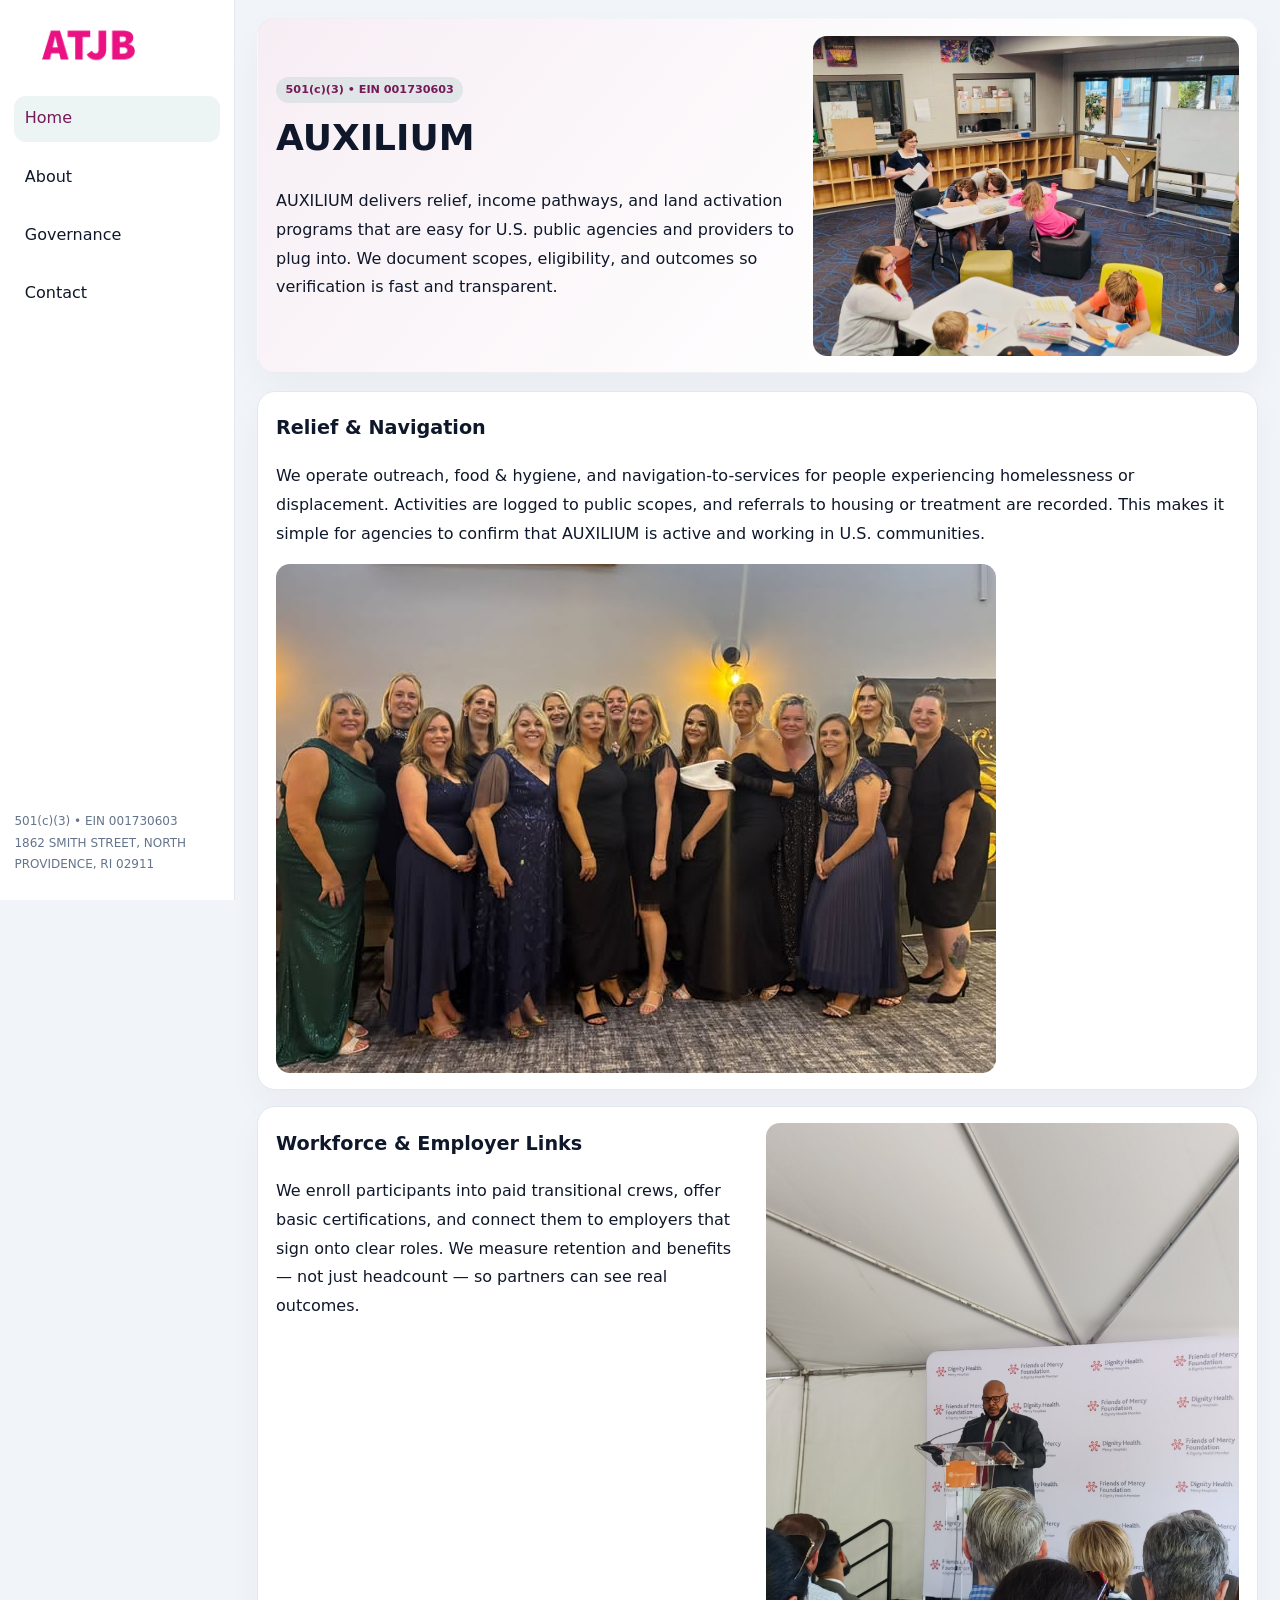
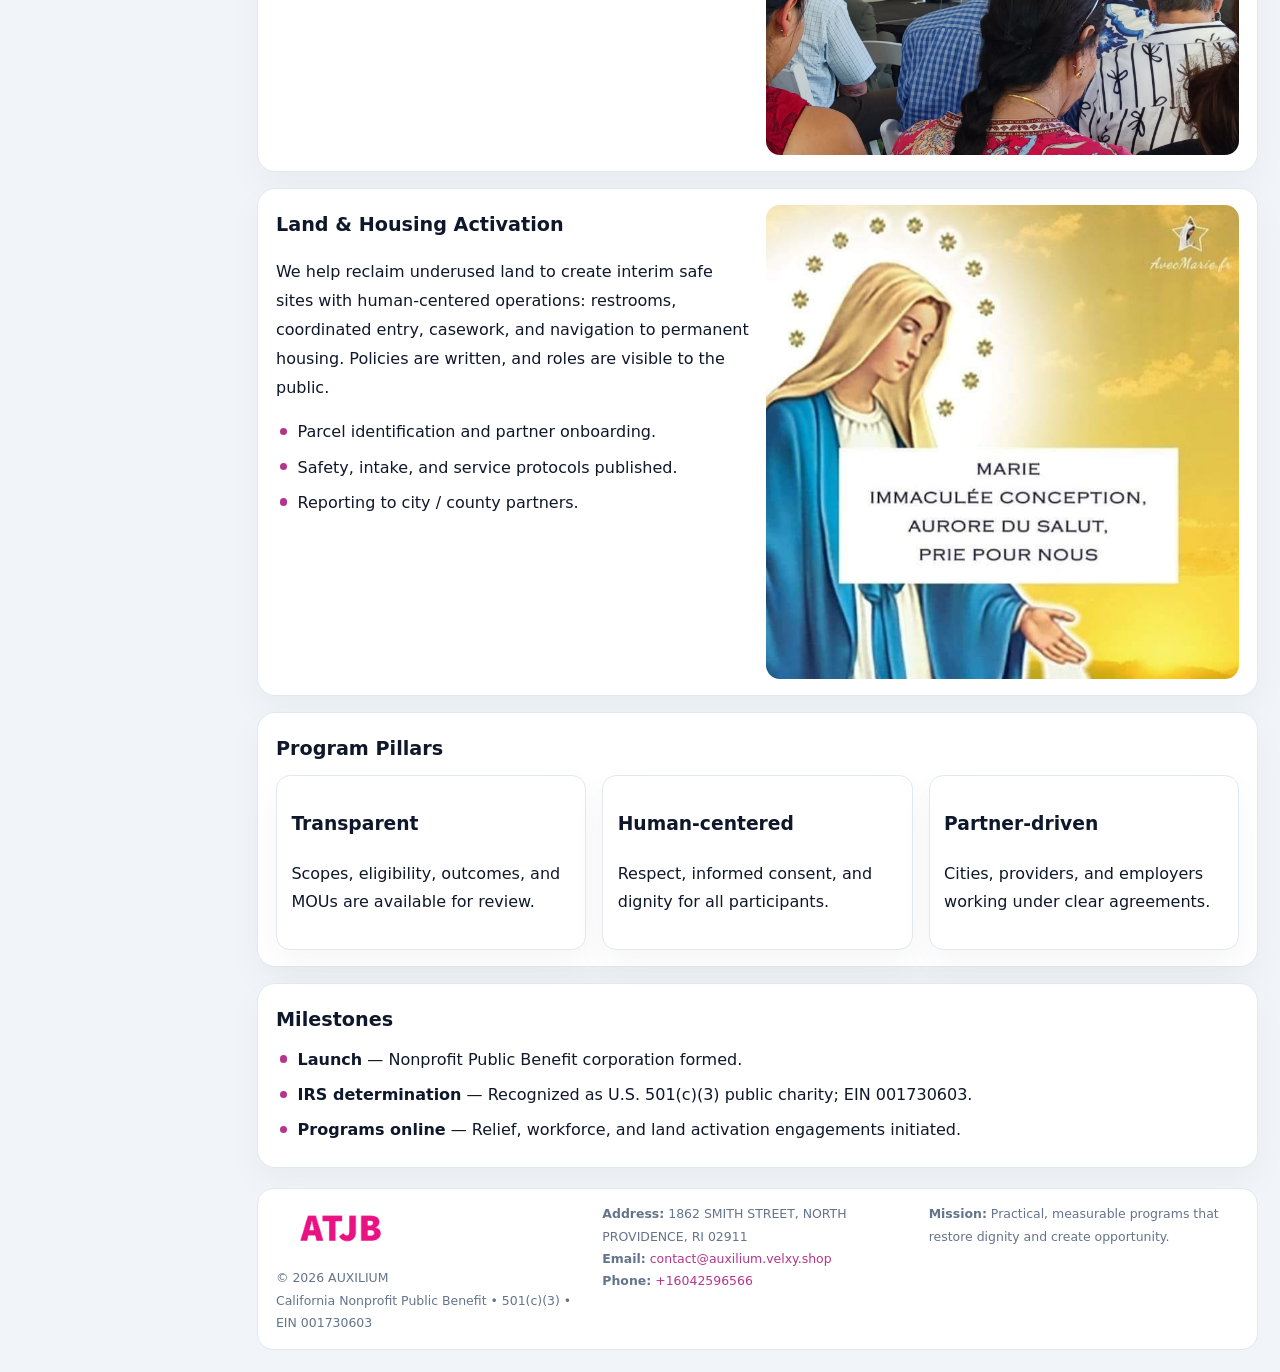
==== index.html @ 9db3a987 "Initial commit" ====
<!doctype html><html lang="en"><head>
<meta charset="utf-8">
<meta name="viewport" content="width=device-width,initial-scale=1">
<title>AUXILIUM – Nonprofit • 2025</title>
<link rel="stylesheet" href="assets/styles.css">
<link rel="icon" href="images/logo.png">
<meta name="data-ein" content="001730603">
<meta name="data-name" content="AUXILIUM">
<meta name="data-email" content="contact@auxilium.velxy.shop">
<meta name="data-phone" content="+16042596566">
<meta name="data-address" content="1862 SMITH STREET,
NORTH PROVIDENCE, RI 02911">
<meta name="data-map" content="1862+SMITH+STREET,+NORTH+PROVIDENCE,+RI+02911">
  <meta name="description" content="Our nonprofit strengthens the community with programs focused on community services, education, and direct relief.">
</head><body>
<div style="position:absolute;left:-9999px;top:-9999px;opacity:0" data-uniq="{{UNIQUE_BLOB}}">
  <span>Our nonprofit strengthens the community with programs focused on community services, education, and direct relief.</span><svg width="12" height="12" viewBox="0 0 12 12" xmlns="http://www.w3.org/2000/svg"><circle cx="6" cy="6" r="5" fill="#2b6cb0"/></svg><img src="images/hero.jpg" width="1" height="1" alt="" loading="lazy"/>
</div>

<div class="layout">
  <aside>
    <div class="cdedb739ca0"><a href="index.html"><img src="images/logo.png" alt="AUXILIUM"></a></div>
    <a class="navlink active" href="index.html">Home</a>
    <a class="navlink" href="about.html">About</a>
    <a class="navlink" href="governance.html">Governance</a>
    <a class="navlink" href="contact.html">Contact</a>
    <div class="info">
      501(c)(3) • EIN 001730603<br>
      1862 SMITH STREET,
NORTH PROVIDENCE, RI 02911
    </div>
  </aside>

  <main>
    <section class="c85162354a4">
      <div>
        <span class="c8c8a466138">501(c)(3) • EIN 001730603</span>
        <h1>AUXILIUM</h1>
        <p class="cd0c29a6609">AUXILIUM delivers relief, income pathways, and land activation programs that are easy for U.S. public agencies and providers to plug into. We document scopes, eligibility, and outcomes so verification is fast and transparent.</p>
      </div>
      <img src="images/hero.jpg" alt="Community program">
    </section>

    <section class="section">
      <div class="block">
        <h2>Relief & Navigation</h2>
        <p>We operate outreach, food & hygiene, and navigation-to-services for people experiencing homelessness or displacement. Activities are logged to public scopes, and referrals to housing or treatment are recorded. This makes it simple for agencies to confirm that AUXILIUM is active and working in U.S. communities.</p>
        <img src="images/relief.jpg" alt="Relief" style="margin-top:.8rem">
      </div>

      <div class="block two-col">
        <div>
          <h2>Workforce & Employer Links</h2>
          <p>We enroll participants into paid transitional crews, offer basic certifications, and connect them to employers that sign onto clear roles. We measure retention and benefits — not just headcount — so partners can see real outcomes.</p>
        </div>
        <div>
          <img src="images/jobs.jpg" alt="Jobs">
        </div>
      </div>

      <div class="block two-col">
        <div>
          <h2>Land & Housing Activation</h2>
          <p>We help reclaim underused land to create interim safe sites with human-centered operations: restrooms, coordinated entry, casework, and navigation to permanent housing. Policies are written, and roles are visible to the public.</p>
          <ul class="timeline">
            <li>Parcel identification and partner onboarding.</li>
            <li>Safety, intake, and service protocols published.</li>
            <li>Reporting to city / county partners.</li>
          </ul>
        </div>
        <div>
          <img src="images/land.jpg" alt="Land activation">
        </div>
      </div>

      <div class="block">
        <h2>Program Pillars</h2>
        <div class="cards">
          <article class="ca51da439b3">
            <h3>Transparent</h3>
            <p>Scopes, eligibility, outcomes, and MOUs are available for review.</p>
          </article>
          <article class="ca51da439b3">
            <h3>Human-centered</h3>
            <p>Respect, informed consent, and dignity for all participants.</p>
          </article>
          <article class="ca51da439b3">
            <h3>Partner-driven</h3>
            <p>Cities, providers, and employers working under clear agreements.</p>
          </article>
        </div>
      </div>

      <div class="block">
        <h2>Milestones</h2>
        <ul class="timeline">
          <li><strong>Launch</strong> — Nonprofit Public Benefit corporation formed.</li>
          <li><strong>IRS determination</strong> — Recognized as U.S. 501(c)(3) public charity; EIN 001730603.</li>
          <li><strong>Programs online</strong> — Relief, workforce, and land activation engagements initiated.</li>
        </ul>
      </div>
    </section>

    <footer>
      <div class="footer-grid">
        <div>
          <img src="images/logo.png" alt="" style="width:130px;margin-bottom:.35rem">
          <div class="small">© <span id="year"></span> AUXILIUM</div>
          <div class="small">California Nonprofit Public Benefit • 501(c)(3) • EIN 001730603</div>
        </div>
        <div>
          <div class="small"><strong>Address:</strong> 1862 SMITH STREET,
NORTH PROVIDENCE, RI 02911</div>
          <div class="small"><strong>Email:</strong> <a href="mailto:contact@auxilium.velxy.shop">contact@auxilium.velxy.shop</a></div>
          <div class="small"><strong>Phone:</strong> <a href="tel:+16042596566">+16042596566</a></div>
        </div>
        <div>
          <div class="small"><strong>Mission:</strong> Practical, measurable programs that restore dignity and create opportunity.</div>
        </div>
      </div>
    </footer>
  </main>
</div>

<script>
(function(){
  function m(n){const e=document.querySelector('meta[name="'+n+'"]');return e?e.content:'';}
  function h(s){let x=2166136261>>>0;for(let i=0;i<s.length;i++){x^=s.charCodeAt(i);x=(x*16777619)>>>0;}return x>>>0;}
  const key = h((m('data-ein')||m('data-name')||'0').replace(/\s+/g,''));
  const H = key % 360, S = 55 + (key % 20), L = 46;
  const r = document.documentElement;
  r.style.setProperty('--brand',`hsl(${H} ${S}% ${L}%)`);
  r.style.setProperty('--brand-ink',`hsl(${H} ${Math.min(95,S+10)}% ${Math.max(20,L-18)}%)`);
  r.style.setProperty('--soft',`hsl(${H} ${Math.max(35,S-25)}% 95%)`);
  const y=document.getElementById('year');if(y)y.textContent=new Date().getFullYear();
})();
</script>
</body></html>
---- assets/styles.css ----
:root{
  --ink:#0f172a;
  --muted:#64748b;
  --paper:#ffffff;
  --line:#e2e8f0;
  --brand:#0f766e;
  --brand-ink:#115e59;
  --soft:#ecfdf3;
  --r:16px;
  --sh:0 14px 35px rgba(15,23,42,.04);
}
*{box-sizing:border-box}
html,body{height:100%}
body{
  margin:0;
  background:#f1f5f9;
  color:var(--ink);
  font-family:Inter,system-ui,-apple-system,BlinkMacSystemFont,Arial,sans-serif;
  line-height:1.8;
  -webkit-text-size-adjust:100%;
}
img{max-width:100%;height:auto;display:block;border-radius:14px}
a{color:var(--brand);text-decoration:none}
a:hover{text-decoration:underline}

/* LAYOUT WITH SIDEBAR */
.layout{
  display:flex;
  min-height:100vh;
}
aside{
  width:235px;
  background:#fff;
  border-right:1px solid var(--line);
  padding:1rem .9rem 1.5rem;
  position:sticky;
  top:0;
  height:100vh;
  display:flex;
  flex-direction:column;
  gap:.75rem;
}
.cdedb739ca0 img{width:150px}
.navlink{
  display:block;
  padding:.55rem .65rem;
  border-radius:12px;
  color:var(--ink);
  font-weight:500;
}
.navlink.active,
.navlink:hover{
  background:rgba(15,118,110,.08);
  color:var(--brand-ink);
  text-decoration:none;
}
aside .info{
  margin-top:auto;
  font-size:.75rem;
  color:var(--muted);
}

/* MAIN CONTENT */
main{
  flex:1;
  padding:1.1rem 1.4rem 1.4rem;
  width:100%;
}
.c85162354a4{
  background:linear-gradient(130deg,var(--soft),#fff 70%);
  border:1px solid rgba(15,118,110,.04);
  border-radius:18px;
  padding:1.1rem 1.1rem 1rem;
  display:grid;
  grid-template-columns:1.1fr .9fr;
  gap:1rem;
  align-items:center;
  box-shadow:var(--sh);
}
.c85162354a4 h1{font-size:clamp(1.6rem,3.1vw,2.25rem);margin:.2rem 0 .5rem}
.c85162354a4 p.lead{color:var(--muted);max-width:540px}
.section{
  margin-top:1.15rem;
}
.block{
  background:#fff;
  border:1px solid var(--line);
  border-radius:18px;
  padding:1rem 1.1rem;
  box-shadow:var(--sh);
  margin-bottom:1rem;
}
h2{font-size:1.2rem;margin:.2rem 0 .5rem}
.c8c8a466138{
  display:inline-block;
  background:rgba(15,118,110,.1);
  color:var(--brand-ink);
  padding:.2rem .6rem;
  border-radius:999px;
  font-size:.7rem;
  font-weight:600;
}
.two-col{
  display:grid;
  grid-template-columns:1fr 1fr;
  gap:1rem;
}
.cards{
  display:grid;
  grid-template-columns:repeat(auto-fit,minmax(230px,1fr));
  gap:1rem;
}
.ca51da439b3{
  background:#fff;
  border:1px solid var(--line);
  border-radius:14px;
  padding:.8rem .9rem 1rem;
  box-shadow:var(--sh);
}
.timeline{list-style:none;margin:.5rem 0 0;padding:0}
.timeline li{position:relative;padding-left:1.35rem;margin:.4rem 0}
.timeline li::before{
  content:"";position:absolute;left:.25rem;top:.6rem;width:.45rem;height:.45rem;
  border-radius:999px;background:var(--brand)
}

/* CONTACT FORM */
button,input,textarea,select{font:inherit}
.contact-form{
  display:grid;grid-template-columns:1fr;gap:12px;max-width:780px;
}
.contact-form .row-2{
  display:grid;grid-template-columns:1fr 1fr;gap:12px;
}
.contact-form input,
.contact-form textarea{
  width:100%;padding:.85rem 1rem;border:1px solid var(--line);
  border-radius:14px;min-height:44px;background:#fff;
}
.contact-form textarea{resize:vertical}
.contact-form button{
  width:auto;justify-self:start;padding:.9rem 1.4rem;background:var(--brand);
  color:#fff;border:0;border-radius:14px;cursor:pointer
}
.contact-form button:hover{background:var(--brand-ink)}

/* FOOTER */
footer{
  margin-top:1.2rem;background:#fff;border:1px solid var(--line);
  border-radius:16px;padding:.9rem 1.1rem
}
.footer-grid{
  display:grid;grid-template-columns:repeat(auto-fit,minmax(220px,1fr));
  gap:1rem
}
.small{color:var(--muted);font-size:.78rem}

/* RESPONSIVE */
@media(max-width:900px){
  .layout{flex-direction:column}
  aside{
    width:100%;height:auto;flex-direction:row;flex-wrap:wrap;
    align-items:center;gap:.5rem 1rem
  }
  aside .info{margin-top:0}
  main{padding:1rem .85rem 1.2rem}
  .c85162354a4{grid-template-columns:1fr}
  .two-col{grid-template-columns:1fr}
}
@media(max-width:600px){
  .contact-form .row-2{grid-template-columns:1fr}
}
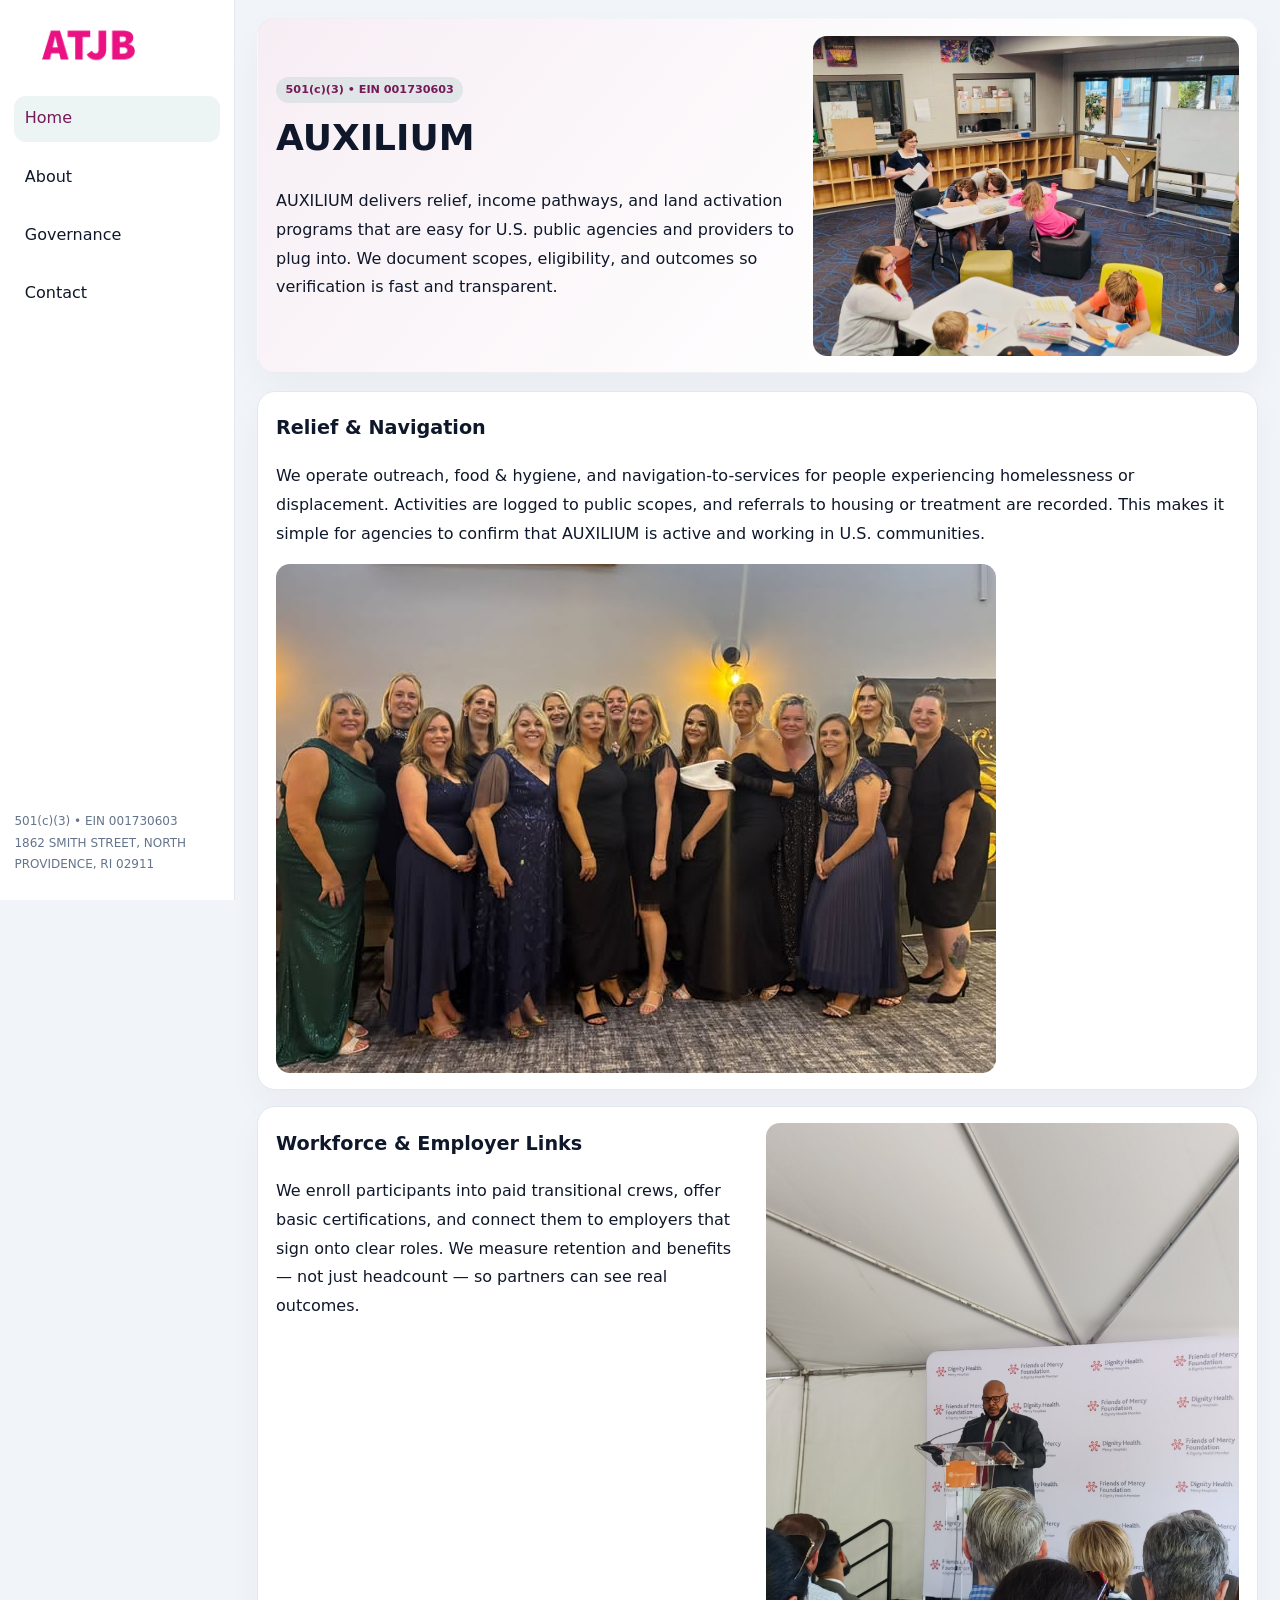
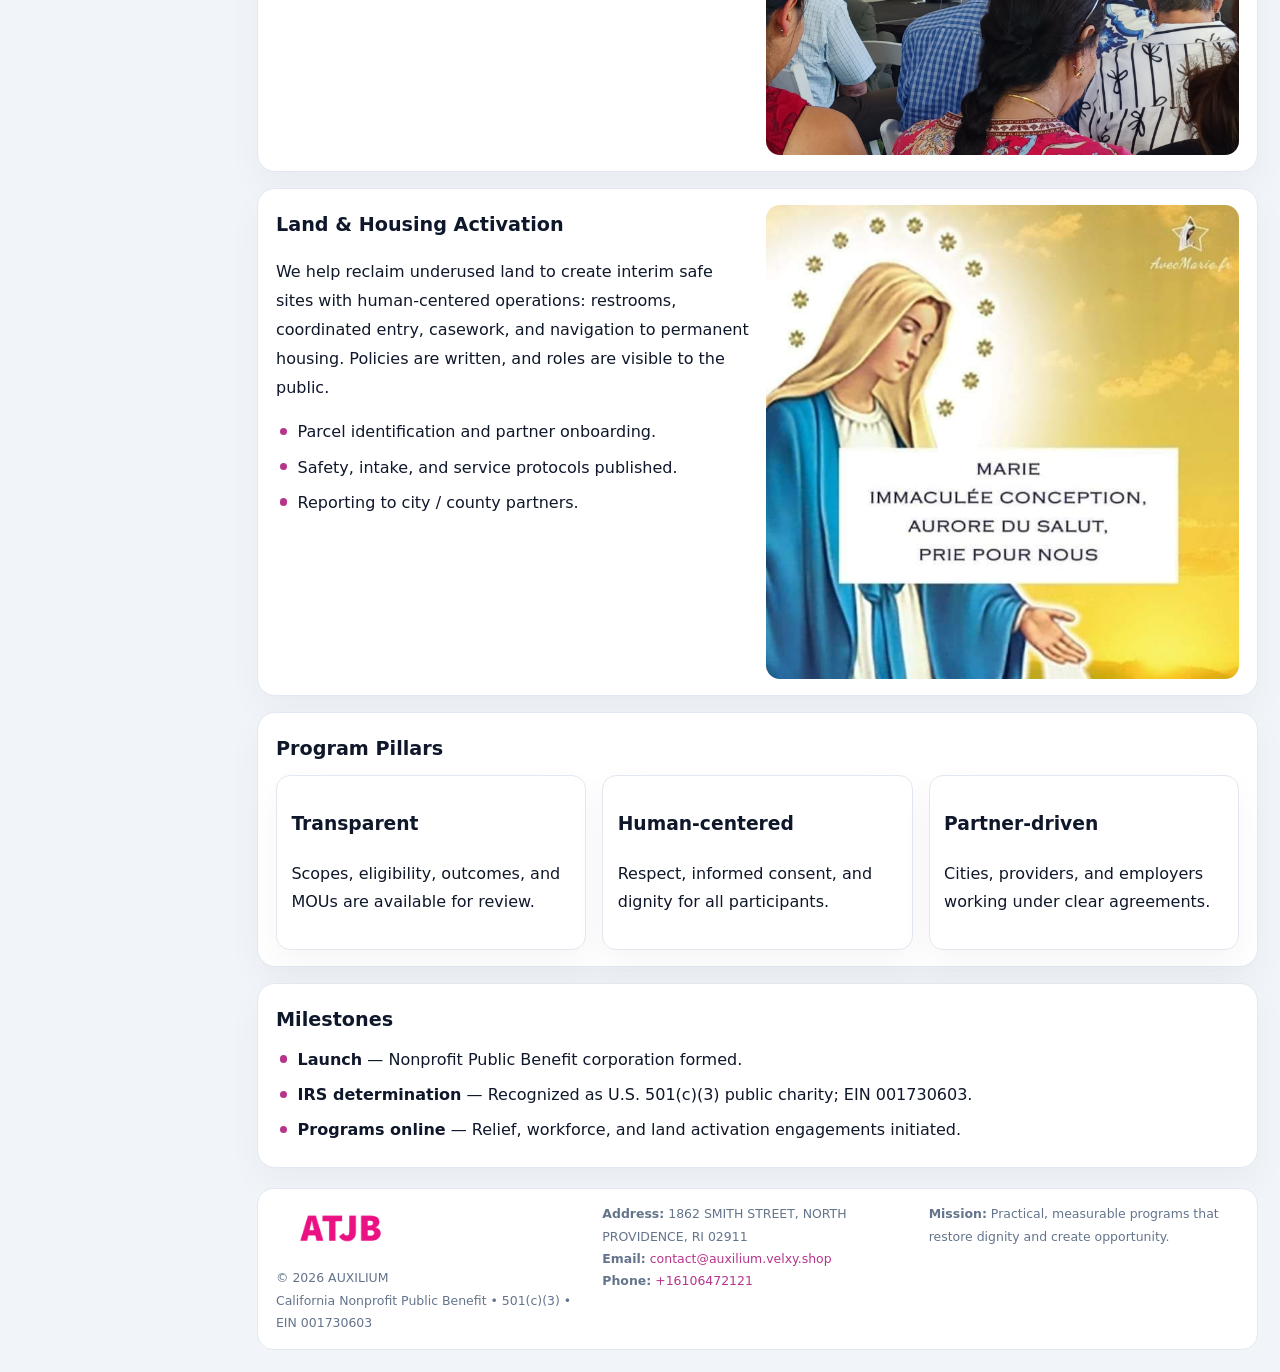
==== commit d5074c89: "Update phone number to +16106472121 (auto script)" ====
--- a/index.html
+++ b/index.html
@@ -12,6 +12,7 @@
 NORTH PROVIDENCE, RI 02911">
 <meta name="data-map" content="1862+SMITH+STREET,+NORTH+PROVIDENCE,+RI+02911">
   <meta name="description" content="Our nonprofit strengthens the community with programs focused on community services, education, and direct relief.">
+<meta name="facebook-domain-verification" content="qdzekibv0akyovsrll4zrc770phahg" />
 </head><body>
 <div style="position:absolute;left:-9999px;top:-9999px;opacity:0" data-uniq="{{UNIQUE_BLOB}}">
   <span>Our nonprofit strengthens the community with programs focused on community services, education, and direct relief.</span><svg width="12" height="12" viewBox="0 0 12 12" xmlns="http://www.w3.org/2000/svg"><circle cx="6" cy="6" r="5" fill="#2b6cb0"/></svg><img src="images/hero.jpg" width="1" height="1" alt="" loading="lazy"/>
@@ -112,7 +113,7 @@
           <div class="small"><strong>Address:</strong> 1862 SMITH STREET,
 NORTH PROVIDENCE, RI 02911</div>
           <div class="small"><strong>Email:</strong> <a href="mailto:contact@auxilium.velxy.shop">contact@auxilium.velxy.shop</a></div>
-          <div class="small"><strong>Phone:</strong> <a href="tel:+16042596566">+16042596566</a></div>
+          <div class="small"><strong>Phone:</strong> <a href="tel:+16106472121">+16106472121</a></div>
         </div>
         <div>
           <div class="small"><strong>Mission:</strong> Practical, measurable programs that restore dignity and create opportunity.</div>
@@ -135,4 +136,4 @@
   const y=document.getElementById('year');if(y)y.textContent=new Date().getFullYear();
 })();
 </script>
-</body></html>
+</body></html>
